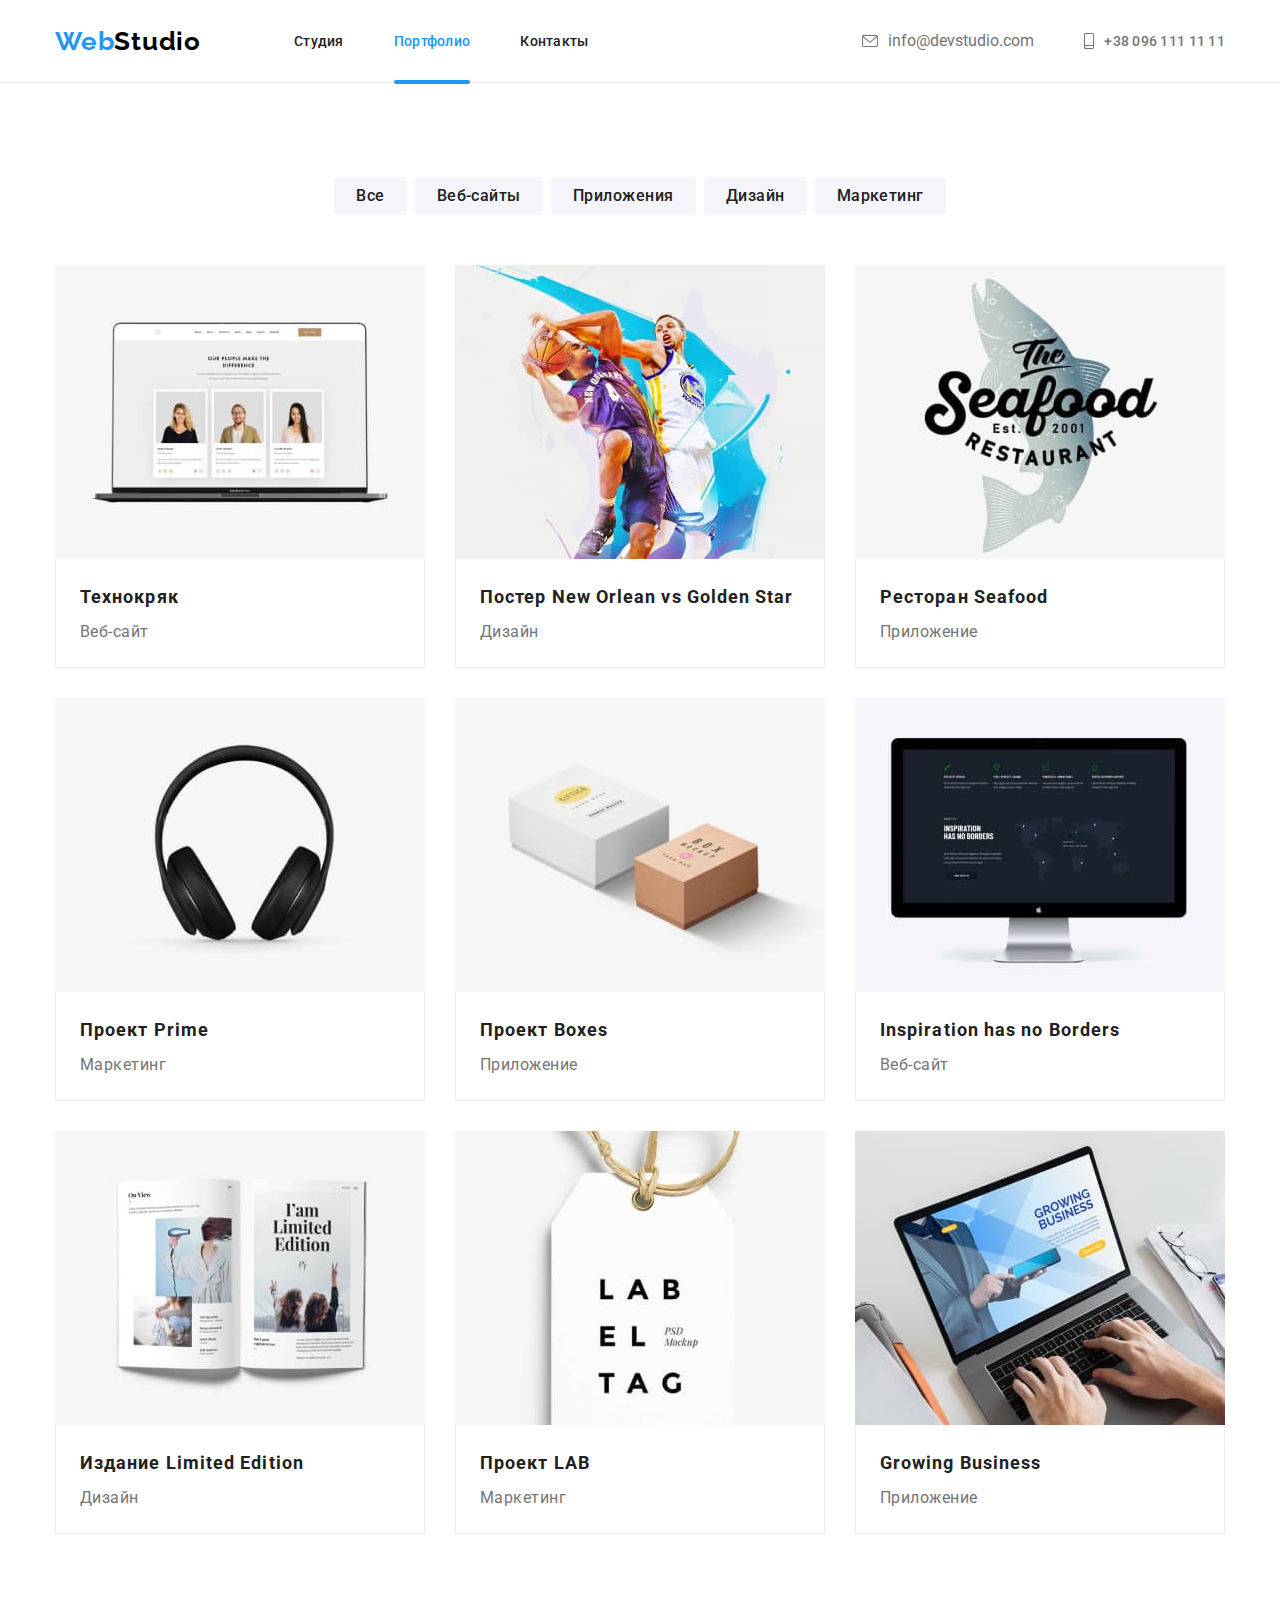
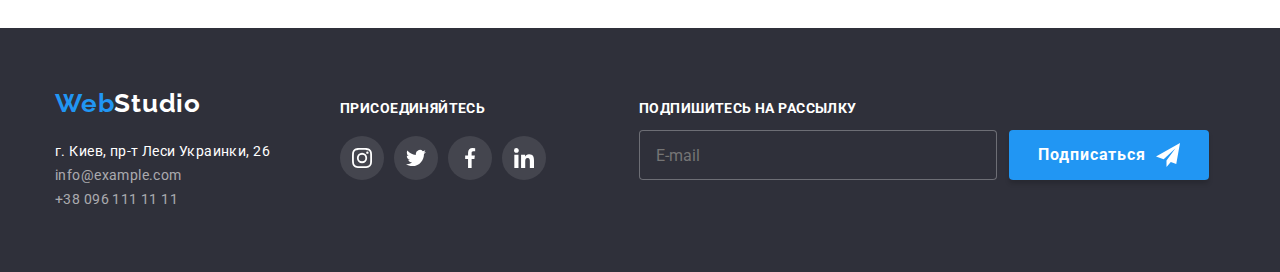
==== portfolio.html @ c4853378 "First" ====
<!DOCTYPE html>
<html lang="ru">
  <head>
    <meta charset="UTF-8" />
    <meta http-equiv="X-UA-Compatible" content="IE=edge" />
    <meta name="viewport" content="width=device-width, initial-scale=1.0" />
    <title>Portfolio</title>
    <link rel="stylesheet" href="./css/normalize.css" />
    <link rel="stylesheet" href="./css/style.css" />
    <link
      href="https://fonts.googleapis.com/css2?family=Raleway:wght@700&family=Roboto:wght@400;500;700;900&display=swap"
      rel="stylesheet"
    />
  </head>
  <body>
    <header class="header-sections">
      <div class="container header-container">
        <nav class="main-nav">
          <a class="webstudio" href="./index.html"
            ><span class="txt-bl">Web</span>Studio</a
          >
          <ul class="all-header">
            <li class="item header-link">
              <a href="./index.html" class="link" >Студия</a>
            </li>
            <li class="item header-link">
              <a href="./portfolio.html"  class="link current">Портфолио</a>
            </li>
            <li class="item header-link">
              <a href="" class="link">Контакты</a></li>
          </ul>
          </nav>
          <ul class="header-contacts">
            <li class="item header-mail">
              <a class="header-mail-set link" href="mailto:info@devstudio.com">
                <svg class="header-mail-icon" width= "16" height= "12">
                  <use href="./images/symbol-defs.svg#icon-envelope"></use>
                </svg>info@devstudio.com</a>
            </li>
            <li class="item header-phone">
              <a class="header-phone-set link" href="tel:+380961111111">
                <svg class="header-phone-icon" width= "10" height= "16">
                <use href="./images/symbol-defs.svg#icon-smartphone"></use>
              </svg>+38 096 111 11 11</a>
            </li>
          </ul>
      </div>
    </header>
    <main>
      <section class="all-port-sections">
        <div class="container">
          <ul class="menu-btn">
            <li class="item">
              <button type="button" class="btn-port">Все</button>
            </li>
            <li class="item">
              <button type="button" class="btn-port">Веб-сайты</button>
            </li>
            <li class="item">
              <button type="button" class="btn-port">Приложения</button>
            </li>
            <li class="item">
              <button type="button" class="btn-port">Дизайн</button>
            </li>
            <li class="item">
              <button type="button" class="btn-port">Маркетинг</button>
            </li>
          </ul>
          <ul class="card-set">
            <li class="item-port">
              <a href="" class="item-port-card">
                <div class="card-thumb">
                  <img src="./images/teсhno.jpg" alt="teсhno" />
                  <p class="card-thumb-text">Технокряк это современная площадка распространения коронавируса. Компании используют эту платформу для цифрового шпионажа и атак на защищённые сервера конкурентов.</p>
                </div>
                <div class="card-content">
                  <h4 class="card-heading">Технокряк</h4>
                  <p class="card-text">Веб-сайт</p>
                </div>
              </a>
            </li>
            <li class="item-port">
              <a href="" class="item-port-card">
                <div class="card-thumb">
                  <img class="item-port-img" src="./images/poster.jpg" alt="poster" />
                  <p class="card-thumb-text">Технокряк это современная площадка распространения коронавируса. Компании используют эту платформу для цифрового шпионажа и атак на защищённые сервера конкурентов.</p>
                </div>
                <div class="card-content">
                  <h4 class="card-heading">Постер New Orlean vs Golden Star</h4>
                  <p class="card-text">Дизайн</p>
                </div>
              </a>
            </li>
            <li class="item-port">
              <a href="" class="item-port-card">
                <div class="card-thumb">
                  <img class="item-port-img" src="./images/seafood.jpg" alt="seafood" />
                  <p class="card-thumb-text">Технокряк это современная площадка распространения коронавируса. Компании используют эту платформу для цифрового шпионажа и атак на защищённые сервера конкурентов.</p>
                </div>
                <div class="card-content">
                  <h4 class="card-heading">Ресторан Seafood</h4>
                  <p class="card-text">Приложение</p>
                </div>
              </a>
            </li>
            <li class="item-port">
              <a href="" class="item-port-card">
                <div class="card-thumb">
                  <img class="item-port-img" src="./images/prime.jpg" alt="prime" />
                  <p class="card-thumb-text">Технокряк это современная площадка распространения коронавируса. Компании используют эту платформу для цифрового шпионажа и атак на защищённые сервера конкурентов.</p>
                </div>
                <div class="card-content">
                  <h4 class="card-heading">Проект Prime</h4>
                  <p class="card-text">Маркетинг</p>
                </div>
              </a>
            </li>
            <li class="item-port">
              <a href="" class="item-port-card">
                <div class="card-thumb">
                  <img class="item-port-img" src="./images/boxes.jpg" alt="boxes" />
                  <p class="card-thumb-text">Технокряк это современная площадка распространения коронавируса. Компании используют эту платформу для цифрового шпионажа и атак на защищённые сервера конкурентов.</p>
                </div>
                <div class="card-content">
                  <h4 class="card-heading">Проект Boxes</h4>
                  <p class="card-text">Приложение</p>
                </div>
              </a>
            </li>
            <li class="item-port">
              <a href="" class="item-port-card">
                <div class="card-thumb">
                  <img class="item-port-img" src="./images/inspiration.jpg" alt="inspiration" />
                  <p class="card-thumb-text">Технокряк это современная площадка распространения коронавируса. Компании используют эту платформу для цифрового шпионажа и атак на защищённые сервера конкурентов.</p>
                </div>
                <div class="card-content">
                  <h4 class="card-heading">Inspiration has no Borders</h4>
                  <p class="card-text">Веб-сайт</p>
                </div>
              </a>
            </li>
            <li class="item-port">
              <a href="" class="item-port-card">
                <div class="card-thumb">
                  <img class="item-port-img" src="./images/limited.jpg" alt="limited" />
                  <p class="card-thumb-text">Технокряк это современная площадка распространения коронавируса. Компании используют эту платформу для цифрового шпионажа и атак на защищённые сервера конкурентов.</p>
                </div>
                <div class="card-content">
                  <h4 class="card-heading">Издание Limited Edition</h4>
                  <p class="card-text">Дизайн</p>
                </div>
              </a>
            </li>
            <li class="item-port">
              <a href="" class="item-port-card">
                <div class="card-thumb">
                  <img class="item-port-img" src="./images/lab.jpg" alt="lab" />
                  <p class="card-thumb-text">Технокряк это современная площадка распространения коронавируса. Компании используют эту платформу для цифрового шпионажа и атак на защищённые сервера конкурентов.</p>
                </div>
                <div class="card-content">
                  <h4 class="card-heading">Проект LAB</h4>
                  <p class="card-text">Маркетинг</p>
                </div>
              </a>
            </li>
            <li class="item-port">
              <a href="" class="item-port-card">
                <div class="card-thumb">
                  <img class="item-port-img" src="./images/growing.jpg" alt="growing" />
                  <p class="card-thumb-text">Технокряк это современная площадка распространения коронавируса. Компании используют эту платформу для цифрового шпионажа и атак на защищённые сервера конкурентов.</p>
                </div>
                <div class="card-content">
                  <h4 class="card-heading">Growing Business</h4>
                  <p class="card-text">Приложение</p>
                </div>
              </a>
            </li>
          </ul>
        </div>
      </section>
    </main>
    <footer class="footer-sections">  
      <div class="container">
          <div class="container-adress">
          <a class="webstudio white" href="./index.html"
            ><span class="txt-bl">Web</span>Studio</a>
          <address>
            <ul class="footer-all">
              <li>
                <a
                  class="map link footer-adress"
                  href="https://bit.ly/3ffIdBp"
                  target="_blank"
                  rel="noopener noreferrer"
                  >г. Киев, пр-т Леси Украинки, 26</a>
              </li>
              <li>
                <a href="mailto:info@example.com" class="footer-mail">info@example.com</a
                >
              </li>
              <li>
                <a href="tel:+380961111111" class="footer-phone">+38 096 111 11 11</a
                >
              </li>
            </ul>
          </address>
          </div>
          <div class="connections">
            <h2 class="connections-text">присоединяйтесь</h2>
            <ul class="connections-set">
              <li class="item">
                <a href="" class="connections-set-icon">
                  <svg class="connections-icon">
                    <use href="./images/symbol-defs.svg#icon-instagram_footer"></use>       
                  </svg>
                </a>
              </li>
              <li class="item">
                <a href="" class="connections-set-icon">
                  <svg class="connections-icon">
                    <use href="./images/symbol-defs.svg#icon-twitter_footer"></use>       
                  </svg>
                </a>
              </li>
              <li class="item">
                <a href="" class="connections-set-icon">
                  <svg class="connections-icon">
                    <use href="./images/symbol-defs.svg#icon-facebook_footer"></use>       
                  </svg>
                </a>
              </li>
              <li class="item">
                <a href="" class="connections-set-icon">
                  <svg class="connections-icon">
                    <use href="./images/symbol-defs.svg#icon-linkedin_footer"></use>       
                  </svg>
                </a>
              </li>
            </ul>
          </div>
          <div class="footer-form">
            <p class="footer-form-head">Подпишитесь на рассылку</p>
            <form class="footer-form-content">
              <input type="meil" name="email" id="email" class="mail-form" placeholder="E-mail">
              <label for="email" class="mail-label"></label>
              <button type="submit" class="footer-form-btn">
                  <p class="footer-form-btn-text">Подписаться</p> 
                  <svg width="24" height="24">
                    <use href="./images/symbol-defs.svg#icon-telegram"></use>
                  </svg>
              </button>
            </form>
          </div>
    </div>
    </footer>
  </body>
</html>
---- css/style.css ----
html {
  box-sizing: border-box;
}
*,
*::before,
*::after {
  box-sizing: border-box;
}
:root {
  --text-color:#757575;
  --heading-text-color: #212121;
  --accent-color: #2196F3;
  --accent-text-color: #FFFFFF;
  --background-color: #F5F4FA;
  --background-sections-color: #2F303A;
  --icon-color: #AFB1B8;
}
body {
  font-family: "Roboto", "Raleway", sans-serif;
  max-width: 1600px;
  margin: 0 auto;
}
a {
  text-decoration: none;
}

.menu {
  display: flex;
}
ul {
  margin-block-start: 0px;
  margin-block-end: 0px;
  margin-inline-start: 0px;
  margin-inline-end: 0px;
  padding-inline-start: 0px;
}
.main-nav {
  display: flex;
  align-items: center;
}
.container {
  width: 1200px;
  padding: 0px 15px;
  margin: 0 auto;
}
.sections {
  padding: 94px 0;
}
.header-sections {
  border-bottom: 1px solid rgba(236, 236, 236, 1);
}
.txt-bl {
  color: var(--accent-color);
}

.webstudio {
  color: #000000;
  font-family: Raleway;
  font-style: normal;
  font-weight: bold;
  font-size: 26px;
  line-height: 31px;
  letter-spacing: 0.03em;
  text-decoration: none;
}

li {
  list-style-type: none;
}
.all-header {
  display: flex;
  margin-left: 93px;
}

.all-header .item {
  margin-right: 50px;
}
.all-header .item:last-child {
  margin-right: 0px;
}
.all-header .link {
  display: block;
  padding-top: 32px;
  padding-bottom: 32px;
}
.header-container {
  display: flex;
}
h1 {
  color: var(--accent-text-color);
  font-style: normal;
  font-weight: 900;
  font-size: 44px;
  line-height: 60px;
  text-align: center;
  letter-spacing: 0.06em;
  text-transform: uppercase;
  margin-block-start: 0px;
  margin-block-end: 0px;
 }
h2 {
  color: var(--heading-text-color);
  font-style: normal;
  font-weight: bold;
  font-size: 36px;
  line-height: 42px;
  text-align: center;
  letter-spacing: 0.03em;
  margin-block-start: 0;
    margin-block-end: 0;
    margin-inline-start: 0;
    margin-inline-end: 0;
}
h3 {
  color: var(--heading-text-color);
  font-style: normal;
  font-weight: bold;
  font-size: 14px;
  line-height: 16px;
  letter-spacing: 0.03em;
  text-transform: uppercase;
  inherits: none;
}

.header-link {
  text-decoration: none;
  font-style: normal;
  font-weight: 500;
  font-size: 14px;
  line-height: 16px;
  letter-spacing: 0.02em;

}
.header-link a {
  color: var(--heading-text-color);
  display: block;
  transition-property: color;
  transition-duration: 250ms;
  transition-timing-function: cubic-bezier(0.4, 0, 0.2, 1);
  transition-delay: 0s;

}
a.current {
  position: relative;
  color: var(--accent-color);
  
}
a.current::after {
  content: "";
  position: absolute;
  display: block;
  width: 100%;
  height: 4px;
  bottom: -3px;
  background-color: var(--accent-color);
  border-radius: 2px;

}
.header-link a:hover,
.header-link a:focus {
  color: var(--accent-color);
  
}

.header-contacts {
  display: flex;
  margin-left: auto;
  align-items: center;
}
.header-contacts .link {
  display: flex;
  padding-top: 32px;
  padding-bottom: 32px;
}
.header-contacts .item + .item {
  margin-left: 50px;
}
.header-contacts .item .header-mail {
  font-style: normal;
  font-weight: 500;
  font-size: 14px;
  line-height: 16px;
  letter-spacing: 0.02em;
}
.header-mail {
  display: flex;
  align-items: center;
}

.header-mail-icon {
  margin-right: 10px;
  fill: currentColor;
  
}
.header-mail a {
  color: rgba(117, 117, 117, 1);
  display: flex;
  align-items: center;
  transition-property: color;
  transition-duration: 250ms;
  transition-timing-function: cubic-bezier(0.4, 0, 0.2, 1);
  transition-delay: 0s;
}
.header-mail a:hover,
.header-mail a:focus {
  color: var(--accent-color);
}
 

.header-phone {
  font-style: normal;
  font-weight: 500;
  font-size: 14px;
  line-height: 16px;
  letter-spacing: 0.02em;

}
.header-phone-set {
  display: flex;
  align-items: center;
}
.header-phone-icon {
  margin-right: 10px;
  fill: currentColor;
}

.header-phone a {
  color: rgba(117, 117, 117, 1);
  transition-property: color;
  transition-duration: 250ms;
  transition-timing-function: cubic-bezier(0.4, 0, 0.2, 1);
  transition-delay: 0s;

}
.header-phone a:hover,
.header-phone a:focus {
  color: var(--accent-color);
  
}

.main-header-sections {
  background-color: var(--background-sections-color);
  padding-bottom: 200px;
  padding-top: 200px;
  max-width: 1600px;
  height: 600px;
  background-image: linear-gradient(to right, rgba(47, 48, 58, 0.4), rgba(47, 48, 58, 0.4)), url(../images/background.jpg);
  background-size: cover;
  background-position: center;
}
.btn-open {
  color: var(--accent-text-color);
  background-color: var(--accent-color);
  font-family: Roboto;
  font-style: normal;
  font-weight: bold;
  font-size: 16px;
  line-height: 30px;
  letter-spacing: 0.06em;
  width: 200px;
  height: 50px;
  border: none;
  border-radius: 4px;
  margin: 0 auto;
  display: block;
  margin-top: 30px;
  cursor: pointer;
}

.all-about-sections {
  padding-top: 94px;
}

.all-about {
  justify-content: center;
  width: 1170px;
}
.all-about .item + .item {
  margin-left: 30px;
}

.about {
  color: var(--text-color);
  font-style: normal;
  font-weight: normal;
  font-size: 14px;
  line-height: 24px;
}
.item-icon {
  display: flex;
  align-items: center;
  justify-content: center;
  background-color: var(--background-color);
  border-radius: 4px;
  width: 270px;
  height: 120px;
  margin-bottom: 30px;

}
.item-icon-svg {
  width: 70px;
  height: 70px;
}
.item-text {
  margin-top: 0px;
}

.all-work-sections {
  padding-top: 94px;
  padding-bottom: 94px;
}
.work-sections .item + .item {
  margin-left: 30px;
}

.work-text {
  margin-top: 0px;
  margin-bottom: 50px;
}

.menu .item.team {
  justify-content: center;
}
.work-application {
  position: relative;
  display: flex;
  justify-content: center;
  align-items: flex-end;
}
.work-application::before {
  display: inline-block;
  position: absolute;
  content: "";
  width: 370px;
  height: 70px;
  background: rgba(47, 48, 58, 0.8);
}
.work-item-text {
  position: absolute;
  bottom: 27px;
  color: var(--accent-text-color);
  font-size: 14px;
  text-transform: uppercase;
  margin-block-start: 0;
   margin-block-end: 0;
}
.team-sections {
  background-color: var(--background-color);
  padding-top: 94px;
  padding-bottom: 94px;
}
.team-sections .item + .item {
  margin-left: 30px;
}
.team-sections-box {
  justify-content: center;
  margin-top: 50px;
}
.item.team {
  box-shadow: 0px 1px 3px rgba(0, 0, 0, 0.12), 0px 1px 1px rgba(0, 0, 0, 0.14), 0px 2px 1px rgba(0, 0, 0, 0.2);
  border-radius: 0px 0px 4px 4px;
  background-color: var(--accent-text-color);
}
.team-text {
  padding-top: 30px;
  padding-bottom: 30px;
  padding-left: 32px;
  padding-right: 32px;

}
.team-employee {
  color: var(--heading-text-color);
  font-style: normal;
  font-weight: 500;
  font-size: 16px;
  line-height: 19px;
  text-align: center;
  letter-spacing: 0.03em;
  margin-top: 0;
  margin-bottom: 5px;
}
.team-position {
  color: var(--text-color);
  font-style: normal;
  font-weight: normal;
  font-size: 16px;
  line-height: 19px;
  text-align: center;
  letter-spacing: 0.03em;
  margin-top: 5px;
  margin-bottom: 0;
}
.icons-list{
  display: flex;
  justify-content: space-between;
  margin-top: 16px;
  fill: var(--text-color);
}
.icons-list .item + .item {
  margin-left: 10px;
}
.links-list {
  display: flex;
  height: 44px;
  width: 44px;
  border-radius: 50%;
  justify-content: center;
  align-items: center;
  fill: var(--icon-color);
  transition-property: background-color, fill;
  transition-duration: 250ms;
  transition-timing-function: cubic-bezier(0.4, 0, 0.2, 1);
  transition-delay: 0s; 

}

.links-list:hover,
.links-list:focus {
  background-color: var(--accent-color);
  fill: var(--accent-text-color);
  
}

.clients-sections {
  padding-top: 94px;
  padding-bottom: 94px;
}

.clients-set {
  display: flex;
  justify-content: space-between;
  margin-top: 50px;
  cursor: pointer;

}

.clients-logo {
  display: flex;
  width: 170px;
  height: 92px;
  justify-content: center;
  align-items: center;
  padding: 16px 32px;
  border: 1px solid #AFB1B8;
  border-radius: 4px;
  fill: #AFB1B8;
  transition-property: border-color, fill;
  transition-duration: 250ms;
  transition-timing-function: cubic-bezier(0.4, 0, 0.2, 1);
  transition-delay: 0s; 
}

.clients-set :hover,
.clients-set :focus {
  border-color: var(--accent-color);
  fill: var(--accent-color);
  
}

.clients-set .item + .item {
  margin-left: 30px;
}

.footer-sections {
  background-color: var(--background-sections-color);
  padding-top: 60px;
  padding-bottom: 61px;
}
.footer-sections .container {
  display: flex;
}
.link.footer-adress {
  color: var(--accent-text-color);
  text-decoration: none;
  font-style: normal;
  font-weight: normal;
  font-size: 14px;
  line-height: 24px;
  letter-spacing: 0.03em;
}
.txt-bl {
  margin-bottom: 20px;
}
.webstudio.white {
  display: block;
  margin-bottom: 20px;
}
.footer-mail {
  color: rgba(255, 255, 255, 0.6);
  text-decoration: none;
  font-style: normal;
  font-weight: normal;
  font-size: 14px;
  line-height: 24px;
  letter-spacing: 0.03em;
}
.footer-phone {
  color: rgba(255, 255, 255, 0.6);
  text-decoration: none;
  font-style: normal;
  font-weight: normal;
  font-size: 14px;
  line-height: 24px;
  letter-spacing: 0.03em;
}

.white {
  color: var(--accent-text-color);
}
.connections {
  margin-top: 12px;
  margin-left: 70px;
}
.connections-text {
  color: var(--accent-text-color);
  font-style: normal;
  font-weight: bold;
  font-size: 14px;
  line-height: 16px;
  letter-spacing: 0.03em;
  text-transform: uppercase;
  margin-bottom: 20px;
  text-align: left;

}
.connections-set {
  display: flex;
  justify-content: space-between;
  width: 206px;
  margin: 0 auto;
}
.connections-set-icon {
  display: flex;
  height: 44px;
  width: 44px;
  border-radius: 50%;
  justify-content: center;
  align-items: center;
  background: rgba(255, 255, 255, 0.1);
  fill: var(--accent-text-color);
  transition-property: background-color;
  transition-duration: 250ms;
  transition-timing-function: cubic-bezier(0.4, 0, 0.2, 1);
  transition-delay: 0s; 
}
.connections-set-icon:hover,
.connections-set-icon:focus {
  background-color: var(--accent-color);
  
}

.connections-set .item + .item{
  margin-left: 10px;
  
}
.connections-icon {
  width: 20px;
  height: 20px;
}
.footer-form {
  margin-left: 93px;
  margin-top: 12px;
}
.footer-form-head {
  color: var(--accent-text-color);
  font-weight: bold;
  font-size: 14px;
  line-height: 16px;
  letter-spacing: 0.03em;
  text-transform: uppercase;
  margin-top: 0;
}
.footer-form-content {
  display: flex;
  position: relative;
}
.mail-form {
  width: 358px;
  height: 50px;
  padding-left: 16px;
  margin-right: 12px;
  border-radius: 4px;
  border: 1px solid rgba(255, 255, 255, 0.3);
  background-color: var(--background-sections-color);

}
.footer-form-btn {
  display: flex;
  justify-content: center;
  align-items: center;
  background-color: var(--accent-color);
  width: 200px;
  height: 50px;
  margin-right: 10px;
  border: none;
  box-shadow: 0px 4px 4px rgba(0, 0, 0, 0.15);
  border-radius: 4px;
  cursor: pointer;
}
.footer-form-btn-text {
  color: var(--accent-text-color);
  font-weight: bold;
  font-size: 16px;
  line-height: 30px;
  margin-right: 10px;
/* identical to box height, or 187% */

display: flex;
align-items: center;
text-align: center;
letter-spacing: 0.06em;
}
/* Portfilio*/
.all-port-sections {
  padding-top: 94px;
  padding-bottom: 94px;
}
.btn-port {
  color: var(--heading-text-color);
  background-color: var(--background-color);
  font-weight: 500;
  font-size: 16px;
  line-height: 26px;
  height: 38px;
  letter-spacing: 0.03em;
  border: none;
  border-radius: 4px;
  padding: 6px 22px 6px 22px;
  white-space: nowrap;
  transition-property: color, background-color, box-shadow;
  transition-duration: 250ms;
  transition-timing-function: cubic-bezier(0.4, 0, 0.2, 1);
  transition-delay: 0s; 
}
.btn-port:hover,
.btn-port:focus {
  color: var(--accent-text-color);
  background-color: var(--accent-color);
  box-shadow: 0px 3px 1px rgba(0, 0, 0, 0.1), 0px 1px 2px rgba(0, 0, 0, 0.08),
    0px 2px 2px rgba(0, 0, 0, 0.12);
}



.menu-btn {
  display: flex;
  justify-content: center;
  margin-bottom: 50px;

}
.menu-btn .item + .item {
  margin-left: 8px;
}
h4 {
  color: var(--heading-text-color);
  font-style: normal;
  font-weight: bold;
  font-size: 18px;
  line-height: 36px;
  letter-spacing: 0.06em;
}
.container-port {
  padding-bottom: 94px;
}

.card-set {
  display: flex;
  flex-wrap: wrap;
  margin-left: -30px;
  margin-top: -30px;
  list-style: none;
}

.item-port {
  display: flex;
  margin-left: 30px;
  margin-top: 30px;
  flex-basis: cals((100%-90px)/3);
  
}
.item-port-card {
  display: inline-block;
  transition-property: box-shadow;
  transition-duration: 250ms;
  transition-timing-function: cubic-bezier(0.4, 0, 0.2, 1);
  transition-delay: 0s; 
}
.item-port-card:hover,
.item-port-card:focus {
  box-shadow: 0px 1px 1px rgba(0, 0, 0, 0.12), 0px 4px 4px rgba(0, 0, 0, 0.06), 1px 4px 6px rgba(0, 0, 0, 0.16);
  
}

.card-thumb {
  margin-bottom: -4.5px;
  position: relative;
  overflow: hidden ;
}

.card-thumb-text {
  position: absolute;
  top: 100%;
  left: 0;
  width: 100%;
  height: 106%;
  display: flex;
  justify-content: left;
  align-items: center;
  padding: 0 24px;
  background-color: var(--accent-color);
  font-size: 18px;
  line-height: 1.56;
  letter-spacing: 0.03em;
  color: var(--accent-text-color);
  transform: translateY(0);
  transition-duration: 250ms;
  transition-timing-function: cubic-bezier(0.4, 0, 0.2, 1);
}

.item-port-card:hover .card-thumb-text,
.item-port-card:focus .card-thumb-text {
    transform: translateY(-100%);
}

.card-content {
  padding: 20px 24px;
  border: 1px solid rgba(238, 238, 238, 1);
  border-top: none;
}
.card-heading {
  color: var(--heading-text-color);
  font-style: normal;
  font-weight: bold;
  font-size: 18px;
  line-height: 36px;
  letter-spacing: 0.06em;
  margin-top: 0;
  margin-bottom: 2px;
}
.card-text {
  color: var(--text-color);
  font-style: normal;
  font-weight: normal;
  font-size: 16px;
  line-height: 30px;
  letter-spacing: 0.03em;
  margin-top: 2px;
  margin-bottom: 0;
}
/*Modal*/
.backdrop.is-hidden {
  opacity: 0;
  pointer-events: none;
  visibility: hidden;
}
.backdrop {
  position: fixed;
  top: 0;
  left: 0;
  width: 100%;
  height: 100%;
  background-color: rgba(0, 0, 0, 0.2);
  transition-property: opacity, visibility;
  transition-duration: 250ms;
  transition-timing-function: cubic-bezier(0.4, 0, 0.2, 1);
  transition-delay: 0s; 
}
.modal {
  position: absolute;
  top: 50%;
  left: 50%;
  transform: translate(-50%, -50%);
  min-width: 528px;
  min-height: 581px;
  background-color: var(--accent-text-color);
  padding: 10px;
  box-shadow: 0px 1px 3px rgba(0, 0, 0, 0.12), 0px 1px 1px rgba(0, 0, 0, 0.14), 0px 2px 1px rgba(0, 0, 0, 0.2);
  border-radius: 4px;
  
  
}
.btn-close {
  position: absolute;
  top: 8px;
  right: 8px;
  display: inline-flex;
  justify-content: center;
  align-items: center;
  width: 30px;
  height: 30px;
  border: 1px solid rgba(0, 0, 0, 0.1);
  border-radius: 50%;
  cursor: pointer;
  background-color: transparent;
  
}

.modal-form {
  padding: 40px;
  
}
.title-send {
font-size: 20px;
font-weight: 700;
line-height: 1.172;
letter-spacing: 0.03em;
text-align: center;
color: #212121;
}
.field-form {
  display: flex;
  flex-direction: column;
  margin-top: 10px;
  font-size: 12px;
  line-height: 1.17;
  letter-spacing: 0.01em;
}
.field-form:last-child {
  margin-top: 20px;
}
.field-form label {
  margin-bottom: 4px;
  color: #757575;
}
.field-form input:not(.checkbox) {
  font-size: 14px;
  padding: 11px 12px 11px 42px;
  border: 1px solid rgba(33, 33, 33, 0.2);
  border-radius: 4px;
  width: 100%;
  cursor: pointer;
  transition: 250ms cubic-bezier(0.4, 0, 0.2, 1);
}
.field-form textarea {
  width: 448px;
  height: 120px;
  padding: 11px 12px 11px;
  border: 1px solid rgba(33, 33, 33, 0.2);
  border-radius: 4px;
  resize: none;
  cursor: pointer;
  transition: 250ms cubic-bezier(0.4, 0, 0.2, 1);
}
.field-form textarea::placeholder {
  font-size: 12px;
  line-height: 1.17;
  letter-spacing: 0.01em;
  color: rgba(117, 117, 117, 0.5); 
}

.checkbox {
  position: absolute;
  width: 1px;
  height: 1px;
  margin: -1px;
  padding: 0;
  border: 0;
  clip: rect(0 0 0 0);
  overflow: hidden;
  transition: 250ms cubic-bezier(0.4, 0, 0.2, 1);
}
.checkbox-icon {
  display: inline-block;
  width: 16px;
  height: 15px;
  margin-right: 7px;
  border: 2px solid var(--heading-text-color);
  border-radius: 2px;
  transition: 250ms cubic-bezier(0.4, 0, 0.2, 1);
}
  
.checkbox:checked + .checkbox-icon {
  background-color: var(--accent-color);
  border-color: var(--accent-color);
  background-image: url(../images/done.svg);
  background-size: contain;
  background-origin: border-box;
}
.form-input {
  position: relative;
}
.icon-modal {
  position: absolute;
  top: 50%;
  transform: translateY(-50%);
  left: 12px;
  transition: fill 250ms cubic-bezier(0.4, 0, 0.2, 1);

}
.field-form:focus-within .icon-modal {
  fill: var(--accent-color);
}
.field-form input:focus,
textarea:focus {
  border-color: var(--accent-color);
  outline: none;
}
label.policy {
  display: flex;
  align-items: center;
  font-size: 14px;
  line-height: 1.71;
  letter-spacing: 0.03em;
  cursor: pointer;

}
.policy-link {
  margin-left: 4px;
  text-decoration: underline;
  color: var(--accent-color);
}
.modal-submit-button {
  width: 200px;
  height: 50px;
  align-self: center;
  border-radius: 4px;
  background-color: var(--accent-color);
  border: transparent;
  box-shadow: 0px 4px 4px 0px rgba(0, 0, 0, 0.15);
  font-size: 16px;
  font-weight: 700;
  line-height: 1.875;
  letter-spacing: 0.06em;
  text-align: center;
  color: var(--accent-text-color);
  transition: background-color 250ms cubic-bezier(0.4, 0, 0.2, 1);
  cursor: pointer;

}
.modal-submit-button:hover,
.modal-submit-button:focus {
  background-color: #188CE8;
}
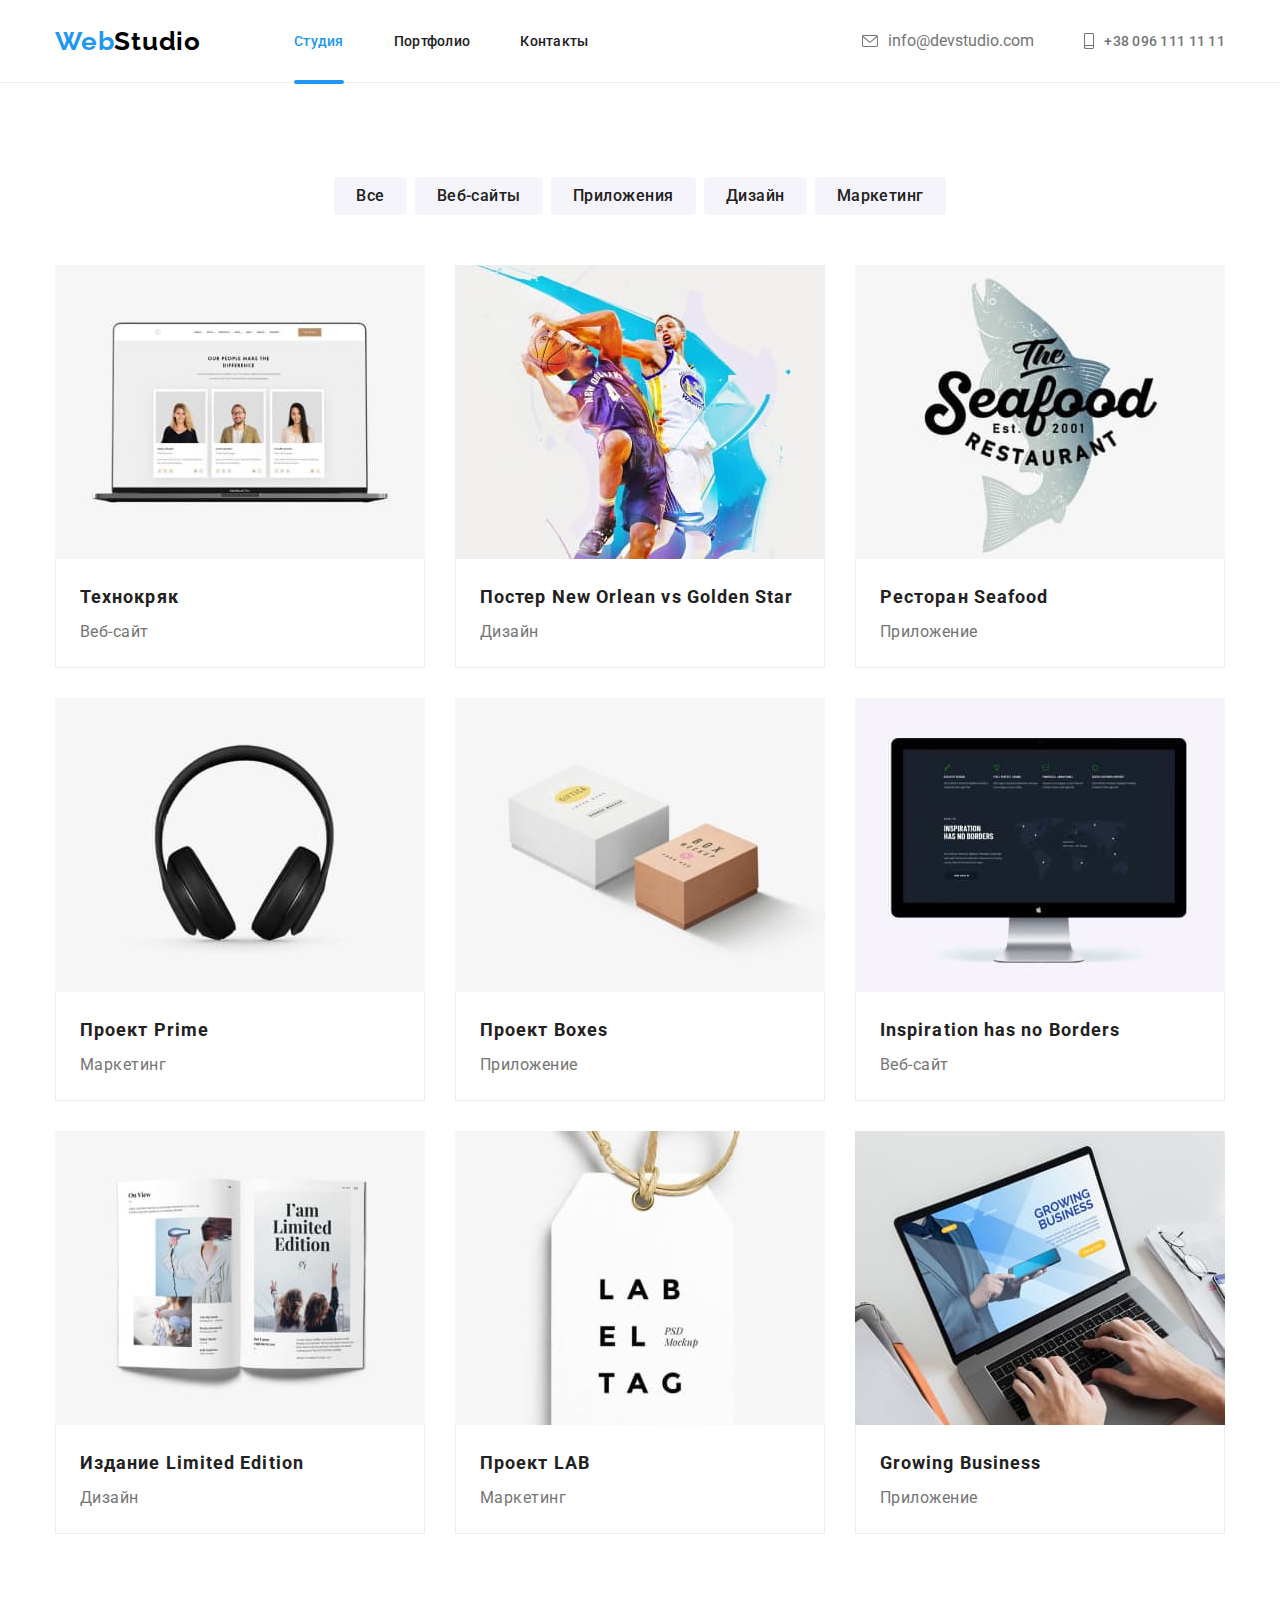
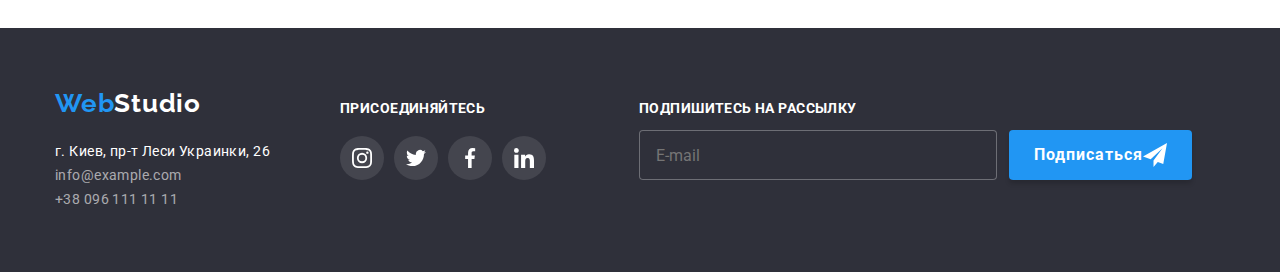
==== commit f648227d: "fix" ====
--- a/portfolio.html
+++ b/portfolio.html
@@ -13,21 +13,18 @@
     />
   </head>
   <body>
-    <header class="header-sections">
+    <header class="header">
       <div class="container header-container">
         <nav class="main-nav">
-          <a class="webstudio" href="./index.html"
-            ><span class="txt-bl">Web</span>Studio</a
-          >
+          <a class="webstudio" href="./index.html"><span class="txt-bl">Web</span>Studio</a>
           <ul class="all-header">
             <li class="item header-link">
-              <a href="./index.html" class="link" >Студия</a>
+              <a href="./index.html" class="link current" >Студия</a>
             </li>
             <li class="item header-link">
-              <a href="./portfolio.html"  class="link current">Портфолио</a>
-            </li>
-            <li class="item header-link">
-              <a href="" class="link">Контакты</a></li>
+              <a href="./portfolio.html" class="link">Портфолио</a>
+            </li>
+            <li class="item header-link"><a href="" class="link">Контакты</a></li>
           </ul>
           </nav>
           <ul class="header-contacts">
@@ -241,10 +238,9 @@
           <div class="footer-form">
             <p class="footer-form-head">Подпишитесь на рассылку</p>
             <form class="footer-form-content">
-              <input type="meil" name="email" id="email" class="mail-form" placeholder="E-mail">
+              <input type="text" name="email" id="email" class="mail-form" placeholder="E-mail">
               <label for="email" class="mail-label"></label>
-              <button type="submit" class="footer-form-btn">
-                  <p class="footer-form-btn-text">Подписаться</p> 
+              <button type="submit" class="footer-form-btn">Подписаться
                   <svg width="24" height="24">
                     <use href="./images/symbol-defs.svg#icon-telegram"></use>
                   </svg>
--- a/css/style.css
+++ b/css/style.css
@@ -46,7 +46,7 @@
 .sections {
   padding: 94px 0;
 }
-.header-sections {
+.header {
   border-bottom: 1px solid rgba(236, 236, 236, 1);
 }
 .txt-bl {
@@ -247,6 +247,7 @@
   background-image: linear-gradient(to right, rgba(47, 48, 58, 0.4), rgba(47, 48, 58, 0.4)), url(../images/background.jpg);
   background-size: cover;
   background-position: center;
+  
 }
 .btn-open {
   color: var(--accent-text-color);
@@ -589,27 +590,21 @@
   justify-content: center;
   align-items: center;
   background-color: var(--accent-color);
-  width: 200px;
-  height: 50px;
-  margin-right: 10px;
+  color: var(--accent-text-color);
+  font-weight: bold;
+  font-size: 16px;
+  letter-spacing: 0.06em;
+  line-height: 30px;
+  padding-top: 6px;
+  padding-bottom: 6px;
+  padding-left: 25px;
+  padding-right: 25px;
   border: none;
   box-shadow: 0px 4px 4px rgba(0, 0, 0, 0.15);
   border-radius: 4px;
   cursor: pointer;
-}
-.footer-form-btn-text {
-  color: var(--accent-text-color);
-  font-weight: bold;
-  font-size: 16px;
-  line-height: 30px;
-  margin-right: 10px;
-/* identical to box height, or 187% */
-
-display: flex;
-align-items: center;
-text-align: center;
-letter-spacing: 0.06em;
-}
+  }
+
 /* Portfilio*/
 .all-port-sections {
   padding-top: 94px;
@@ -773,7 +768,7 @@
   min-width: 528px;
   min-height: 581px;
   background-color: var(--accent-text-color);
-  padding: 10px;
+  padding: 40px;
   box-shadow: 0px 1px 3px rgba(0, 0, 0, 0.12), 0px 1px 1px rgba(0, 0, 0, 0.14), 0px 2px 1px rgba(0, 0, 0, 0.2);
   border-radius: 4px;
   
@@ -792,12 +787,13 @@
   border-radius: 50%;
   cursor: pointer;
   background-color: transparent;
-  
-}
-
-.modal-form {
-  padding: 40px;
-  
+  transition: fill 250ms cubic-bezier(0.4, 0, 0.2, 1);
+  
+  
+}
+.btn-close:hover,
+.btn-close:focus {
+  fill: var(--accent-color);
 }
 .title-send {
 font-size: 20px;
@@ -806,6 +802,7 @@
 letter-spacing: 0.03em;
 text-align: center;
 color: #212121;
+margin: 0;
 }
 .field-form {
   display: flex;
@@ -849,15 +846,12 @@
 }
 
 .checkbox {
+  appearance: none;
   position: absolute;
-  width: 1px;
-  height: 1px;
-  margin: -1px;
-  padding: 0;
-  border: 0;
-  clip: rect(0 0 0 0);
-  overflow: hidden;
-  transition: 250ms cubic-bezier(0.4, 0, 0.2, 1);
+
+}
+.checkbox:focus + .checkbox-icon {
+  border-color: var(--accent-color);
 }
 .checkbox-icon {
   display: inline-block;
@@ -866,15 +860,22 @@
   margin-right: 7px;
   border: 2px solid var(--heading-text-color);
   border-radius: 2px;
+  appearance: none;
   transition: 250ms cubic-bezier(0.4, 0, 0.2, 1);
 }
-  
+.checkbox-icon:hover,
+.checkbox-icon:focus {
+  color: var(--accent-color);
+}
 .checkbox:checked + .checkbox-icon {
   background-color: var(--accent-color);
   border-color: var(--accent-color);
   background-image: url(../images/done.svg);
   background-size: contain;
-  background-origin: border-box;
+  border-radius: 2px;
+  background-origin: content-box;
+  background-repeat: no-repeat;
+  background-position:center
 }
 .form-input {
   position: relative;
@@ -895,8 +896,10 @@
   border-color: var(--accent-color);
   outline: none;
 }
-label.policy {
-  display: flex;
+.policy {
+  display: flex;
+  justify-content: center;
+  text-align: center;
   align-items: center;
   font-size: 14px;
   line-height: 1.71;
